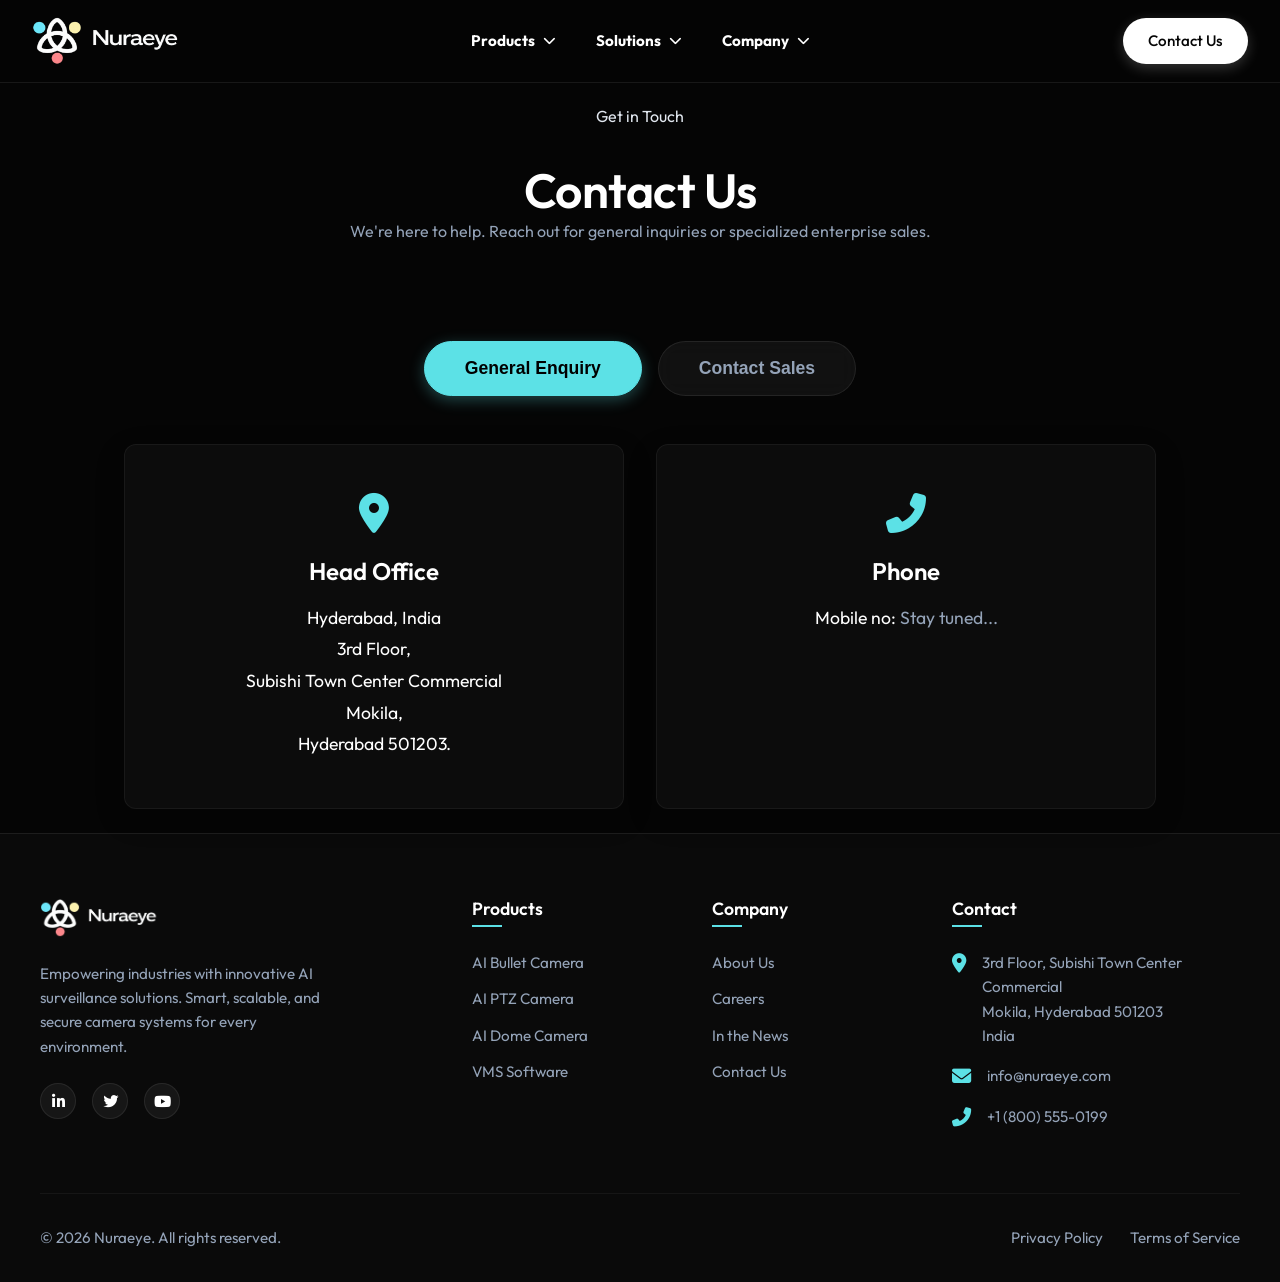
==== contact.html @ 7b8b9d1c "Add files via upload" ====
<!DOCTYPE html>
<html lang="en">

<head>
    <meta charset="UTF-8">
    <meta name="viewport" content="width=device-width, initial-scale=1.0">
    <title>Contact Us | NuraEye Systems</title>

    <!-- Google Fonts: Outfit -->
    <link rel="preconnect" href="https://fonts.googleapis.com">
    <link rel="preconnect" href="https://fonts.gstatic.com" crossorigin>
    <link href="https://fonts.googleapis.com/css2?family=Outfit:wght@300;400;500;600;700&display=swap" rel="stylesheet">

    <!-- Font Awesome for mobile menu icon & other icons -->
    <link rel="stylesheet" href="https://cdnjs.cloudflare.com/ajax/libs/font-awesome/6.4.0/css/all.min.css">

    <!-- Custom CSS -->
    <link rel="stylesheet" href="index.css">
</head>

<body class="contact-page">

    <!-- Header Section -->
    <header class="navbar" id="navbar">
        <div class="navbar-container">

            <!-- Left: Logo -->
            <a href="index.html" class="logo">
                <img src="image.png" alt="Nuraeye Logo" class="logo-img">
            </a>

            <!-- Middle: Navigation Links -->
            <nav class="nav-links" id="nav-links">
                <div class="nav-item dropdown">
                    <span class="dropdown-trigger">Products <i class="fas fa-chevron-down"></i></span>
                    <div class="dropdown-menu">
                        <a href="products/ai-bullet-camera.html" class="dropdown-item">AI Bullet Camera</a>
                        <a href="products/ai-ptz-camera.html" class="dropdown-item">AI PTZ Camera</a>
                        <a href="products/ai-dome-camera.html" class="dropdown-item">AI Dome Camera</a>
                        <div class="dropdown-divider"></div>
                        <div class="dropdown-header">Software</div>
                        <a href="products/vms-software.html" class="dropdown-item">VMS Software</a>
                    </div>
                </div>
                <div class="nav-item dropdown">
                    <span class="dropdown-trigger">Solutions <i class="fas fa-chevron-down"></i></span>
                    <div class="dropdown-menu">
                        <div class="dropdown-item dropdown-submenu">
                            <span class="submenu-trigger">Industry Based <i class="fas fa-chevron-right"></i></span>
                            <div class="submenu-menu">
                                <a href="index.html#solutions" class="dropdown-item">Gated Communities / Residential
                                    Societies</a>
                                <a href="index.html#solutions" class="dropdown-item">Education</a>
                                <a href="index.html#solutions" class="dropdown-item">Banking</a>
                                <a href="index.html#solutions" class="dropdown-item">Healthcare</a>
                                <a href="index.html#solutions" class="dropdown-item">Smart & Safe City </a>
                                <a href="index.html#solutions" class="dropdown-item">Retail </a>
                                <a href="index.html#solutions" class="dropdown-item">Manufacturing Warehouse </a>
                                <a href="index.html#solutions" class="dropdown-item">Construction site</a>
                            </div>
                        </div>
                    </div>
                </div>
                <div class="nav-item dropdown">
                    <span class="dropdown-trigger">Company <i class="fas fa-chevron-down"></i></span>
                    <div class="dropdown-menu">
                        <a href="company/about.html" class="dropdown-item">About Us</a>
                        <a href="company/news.html" class="dropdown-item">In the News</a>
                        <a href="company/careers.html" class="dropdown-item">Careers</a>
                    </div>
                </div>
            </nav>

            <!-- Right: Contact Us Button & Mobile Toggle -->
            <div class="nav-actions">
                <a href="contact.html" class="btn btn-primary active">Contact Us</a>
                <button class="mobile-menu-toggle" id="mobile-menu-toggle" aria-label="Toggle Menu">
                    <i class="fas fa-bars"></i>
                </button>
            </div>

        </div>
    </header>

    <main style="padding-top: 80px;">
        <section class="section">
            <div class="container" style="max-width: 1200px;">
                <div class="section-header text-center">
                    <div class="badge" style="margin-bottom: 1rem;">Get in Touch</div>
                    <h1 class="section-title">Contact Us</h1>
                    <p style="color: var(--text-muted); margin-bottom: 3rem;">We're here to help. Reach out for general
                        inquiries or specialized enterprise sales.</p>
                </div>

                <div class="contact-tabs-container">
                    <button class="contact-tab-btn active" data-tab="tab-general">General Enquiry</button>
                    <button class="contact-tab-btn" data-tab="tab-sales">Contact Sales</button>
                </div>

                <!-- Tab 1: General Enquiry -->
                <div id="tab-general" class="contact-tab-content active">
                    <div style="display: flex; flex-wrap: wrap; justify-content: center; gap: 2rem;">
                        <!-- Address Block -->
                        <div
                            style="flex: 1; min-width: 300px; max-width: 500px; background: rgba(255, 255, 255, 0.03); border: 1px solid rgba(255, 255, 255, 0.05); padding: 3rem; border-radius: 12px; text-align: center; box-shadow: 0 10px 30px rgba(0, 0, 0, 0.2);">
                            <i class="fas fa-map-marker-alt"
                                style="font-size: 2.5rem; color: var(--logo-blue); margin-bottom: 1.5rem;"></i>
                            <h3 style="margin-bottom: 1rem; font-size: 1.5rem;">Head Office</h3>
                            <p style="color: var(--text-pure); line-height: 1.8; font-size: 1.1rem;">
                                Hyderabad, India<br>
                                3rd Floor,<br>
                                Subishi Town Center Commercial<br>
                                Mokila,<br>
                                Hyderabad 501203.
                            </p>
                        </div>

                        <!-- Contact Block -->
                        <div
                            style="flex: 1; min-width: 300px; max-width: 500px; background: rgba(255, 255, 255, 0.03); border: 1px solid rgba(255, 255, 255, 0.05); padding: 3rem; border-radius: 12px; text-align: center; box-shadow: 0 10px 30px rgba(0, 0, 0, 0.2);">
                            <i class="fas fa-phone-alt"
                                style="font-size: 2.5rem; color: var(--logo-blue); margin-bottom: 1.5rem;"></i>
                            <h3 style="margin-bottom: 1rem; font-size: 1.5rem;">Phone</h3>
                            <p style="color: var(--text-pure); line-height: 1.8; font-size: 1.1rem;">
                                Mobile no: <span style="color: var(--text-muted);">Stay tuned...</span>
                            </p>
                        </div>
                    </div>
                </div>

                <!-- Tab 2: Contact Sales Form -->
                <div id="tab-sales" class="contact-tab-content">
                    <div class="glass-panel"
                        style="padding: 3rem; border-radius: 12px; box-shadow: 0 10px 30px rgba(0, 0, 0, 0.3); max-width: 800px; margin: 0 auto; text-align: left;">
                        <h2
                            style="font-size: 2rem; color: var(--text-pure); margin-bottom: 0.5rem; text-align: center;">
                            Contact Sales</h2>
                        <p style="color: var(--text-muted); margin-bottom: 2.5rem; text-align: center;">Fill out the
                            form below and our sales team will respond promptly.</p>

                        <form id="sales-form">
                            <!-- User Type -->
                            <div class="form-group">
                                <label class="form-label">User Type *</label>
                                <div class="radio-group">
                                    <label class="radio-label">
                                        <input type="radio" name="user_type" value="business" checked> Business
                                    </label>
                                    <label class="radio-label">
                                        <input type="radio" name="user_type" value="personal"> Personal
                                    </label>
                                </div>
                            </div>

                            <h3 class="form-section-title">What can we help you with?</h3>

                            <div class="form-group">
                                <label class="form-label" for="camera_count">Number of cameras needed <span
                                        style="color: red;">*</span></label>
                                <select class="form-control" id="camera_count" name="camera_count" required>
                                    <option value="" disabled selected>Please Select...</option>
                                    <option value="1-10">1 - 10</option>
                                    <option value="11-50">11 - 50</option>
                                    <option value="51-200">51 - 200</option>
                                    <option value="200+">200+</option>
                                </select>
                            </div>

                            <div class="form-group">
                                <label class="form-label" for="message">Message <span
                                        style="color: red;">*</span></label>
                                <textarea class="form-control" id="message" name="message"
                                    placeholder="Please describe your requirements..." maxlength="200"
                                    required></textarea>
                                <div style="text-align: right; font-size: 0.8rem; color: var(--text-muted); margin-top: 0.25rem;"
                                    id="message-counter">0/200</div>
                            </div>

                            <h3 class="form-section-title">How can we reach you?</h3>

                            <div class="form-row form-row-mb">
                                <div class="form-group">
                                    <label class="form-label" for="first_name">First Name <span
                                            style="color: red;">*</span></label>
                                    <input type="text" class="form-control" id="first_name" name="first_name" required>
                                </div>
                                <div class="form-group">
                                    <label class="form-label" for="last_name">Last Name <span
                                            style="color: red;">*</span></label>
                                    <input type="text" class="form-control" id="last_name" name="last_name" required>
                                </div>
                            </div>

                            <div class="form-row form-row-mb">
                                <div class="form-group">
                                    <label class="form-label" for="email">Email <span
                                            style="color: red;">*</span></label>
                                    <input type="email" class="form-control" id="email" name="email" required>
                                </div>
                                <div class="form-group">
                                    <label class="form-label" for="phone">Phone <span
                                            style="color: red;">*</span></label>
                                    <div style="display: flex;">
                                        <select class="form-control"
                                            style="width: 80px; border-top-right-radius: 0; border-bottom-right-radius: 0; border-right: none;">
                                            <option value="+91">+91</option>
                                            <option value="+1">+1</option>
                                            <option value="+44">+44</option>
                                        </select>
                                        <input type="tel" class="form-control" id="phone" name="phone"
                                            style="border-top-left-radius: 0; border-bottom-left-radius: 0;" required>
                                    </div>
                                </div>
                            </div>

                            <div id="company-details-section">
                                <h3 class="form-section-title">Company Details</h3>

                                <div class="form-group">
                                    <label class="form-label" for="company_name">Company Name <span
                                            style="color: red;">*</span></label>
                                    <input type="text" class="form-control" id="company_name" name="company_name"
                                        required>
                                </div>

                                <div class="form-row form-row-mb">
                                    <div class="form-group">
                                        <label class="form-label" for="business_role">Business Type/Role</label>
                                        <select class="form-control" id="business_role" name="business_role">
                                            <option value="" disabled selected>Please Select...</option>
                                            <option value="distributor">Distributor</option>
                                            <option value="installer">Installer / System Integrator</option>
                                            <option value="consultant">Consultant</option>
                                            <option value="enduser">End User</option>
                                            <option value="other">Other</option>
                                        </select>
                                    </div>
                                    <div class="form-group">
                                        <label class="form-label" for="industry">Industry</label>
                                        <select class="form-control" id="industry" name="industry">
                                            <option value="" disabled selected>Please select your industry.</option>
                                            <option value="retail">Retail</option>
                                            <option value="commercial">Commercial Real Estate</option>
                                            <option value="education">Education</option>
                                            <option value="healthcare">Healthcare</option>
                                            <option value="other">Other</option>
                                        </select>
                                    </div>
                                </div>

                                <div class="form-group">
                                    <label class="form-label" for="job_title">Job Title</label>
                                    <input type="text" class="form-control" id="job_title" name="job_title">
                                </div>
                            </div>

                            <div class="form-row form-row-mb">
                                <div class="form-group">
                                    <label class="form-label" for="country">Country/Region</label>
                                    <select class="form-control" id="country" name="country">
                                        <option value="India" selected>India</option>
                                        <option value="USA">United States</option>
                                        <option value="UK">United Kingdom</option>
                                    </select>
                                </div>
                                <div class="form-group">
                                    <label class="form-label" for="state">Province/State</label>
                                    <input type="text" class="form-control" id="state" name="state"
                                        placeholder="e.g. Telangana">
                                </div>
                            </div>

                            <div class="form-row form-row-mb">
                                <div class="form-group">
                                    <label class="form-label" for="city">City</label>
                                    <input type="text" class="form-control" id="city" name="city">
                                </div>
                                <div class="form-group">
                                    <label class="form-label" for="postcode">Postcode</label>
                                    <input type="text" class="form-control" id="postcode" name="postcode">
                                </div>
                            </div>

                            <div style="margin-top: 3rem;">
                                <label class="checkbox-label">
                                    <input type="checkbox" name="subscribe">
                                    <span>Yes, I would like to subscribe to newsletters and be informed of new products,
                                        services and surveys from NuraEye. I understand that I can unsubscribe at any
                                        time.</span>
                                </label>

                                <label class="checkbox-label">
                                    <input type="checkbox" name="privacy" required>
                                    <span>By submitting this form, I confirm that I have read and agreed to the <a
                                            href="#"
                                            style="color: var(--logo-blue); text-decoration: underline;">privacy
                                            policy</a>. <span style="color: red;">*</span></span>
                                </label>
                            </div>

                            <div style="margin-top: 2rem; text-align: center;">
                                <button type="submit" class="btn btn-primary btn-lg"
                                    style="width: 100%; max-width: 250px;">Submit</button>
                            </div>

                        </form>
                    </div>
                </div>
            </div>
        </section>
    </main>

    <!-- Footer Section -->
    <footer class="footer">
        <div class="container">
            <div class="footer-top">

                <!-- 1. Brand -->
                <div class="footer-brand">
                    <a href="#" class="footer-logo">
                        <img src="image.png" alt="Nuraeye Logo">
                    </a>
                    <p class="footer-description">
                        Empowering industries with innovative AI surveillance solutions. Smart, scalable, and secure
                        camera systems for every environment.
                    </p>
                    <div class="footer-socials">
                        <a href="#" class="footer-social-link"><i class="fab fa-linkedin-in"></i></a>
                        <a href="#" class="footer-social-link"><i class="fab fa-twitter"></i></a>
                        <a href="#" class="footer-social-link"><i class="fab fa-youtube"></i></a>
                    </div>
                </div>

                <!-- 2. Products -->
                <div>
                    <h4 class="footer-title">Products</h4>
                    <ul class="footer-links">
                        <li><a href="products/ai-bullet-camera.html">AI Bullet Camera</a></li>
                        <li><a href="products/ai-ptz-camera.html">AI PTZ Camera</a></li>
                        <li><a href="products/ai-dome-camera.html">AI Dome Camera</a></li>
                        <li><a href="products/vms-software.html">VMS Software</a></li>
                    </ul>
                </div>

                <!-- 3. Company -->
                <div>
                    <h4 class="footer-title">Company</h4>
                    <ul class="footer-links">
                        <li><a href="company/about.html">About Us</a></li>
                        <li><a href="company/careers.html">Careers</a></li>
                        <li><a href="company/news.html">In the News</a></li>
                        <li><a href="contact.html">Contact Us</a></li>
                    </ul>
                </div>

                <!-- 4. Contact -->
                <div>
                    <h4 class="footer-title">Contact</h4>
                    <div class="footer-contact-item">
                        <i class="fas fa-map-marker-alt"></i>
                        <span>3rd Floor, Subishi Town Center Commercial<br>Mokila, Hyderabad 501203<br>India</span>
                    </div>
                    <div class="footer-contact-item">
                        <i class="fas fa-envelope"></i>
                        <span>info@nuraeye.com</span>
                    </div>
                    <div class="footer-contact-item">
                        <i class="fas fa-phone-alt"></i>
                        <span>+1 (800) 555-0199</span>
                    </div>
                </div>

            </div>

            <!-- Footer Bottom -->
            <div class="footer-bottom">
                <div class="footer-copyright">
                    &copy; 2026 Nuraeye. All rights reserved.
                </div>
                <div class="footer-legal">
                    <a href="#">Privacy Policy</a>
                    <a href="#">Terms of Service</a>
                </div>
            </div>
        </div>
    </footer>


    <!-- Custom JS -->
    <script src="script.js"></script>
</body>

</html>
---- index.css ----
/* --- Base & Variables --- */
:root {
    --bg-color: #050505;
    --surface-color: #111111;
    --surface-light: #1a1a1a;
    --text-pure: #ffffff;
    --text-main: #e2e8f0;
    --text-muted: #94a3b8;

    --primary: #3b82f6;
    --primary-hover: #2563eb;

    /* Logo colors from image */
    --logo-blue: #5CE1E6;
    --logo-yellow: #FFDE59;
    --logo-pink: #FF66C4;

    --nav-bg: rgba(5, 5, 5, 0.7);
    --nav-border: rgba(255, 255, 255, 0.08);

    --transition-fast: 0.2s ease;
    --transition-smooth: 0.3s cubic-bezier(0.4, 0, 0.2, 1);

    --border-radius: 12px;
    --border-radius-pill: 9999px;
}

* {
    margin: 0;
    padding: 0;
    box-sizing: border-box;
    scroll-behavior: smooth;
}

body {
    font-family: 'Outfit', -apple-system, BlinkMacSystemFont, "Segoe UI", Roboto, Helvetica, Arial, sans-serif;
    background-color: var(--bg-color);
    color: var(--text-main);
    line-height: 1.6;
    min-height: 100vh;
    overflow-x: hidden;
}

a {
    text-decoration: none;
    color: inherit;
}

/* --- Typography --- */
h1,
h2,
h3,
h4 {
    color: var(--text-pure);
    font-weight: 600;
    line-height: 1.2;
}

/* --- Buttons --- */
.btn {
    display: inline-flex;
    align-items: center;
    justify-content: center;
    padding: 0.6rem 1.5rem;
    border-radius: var(--border-radius-pill);
    font-weight: 500;
    font-size: 0.95rem;
    transition: var(--transition-smooth);
    cursor: pointer;
    border: 1px solid transparent;
}

.btn-primary {
    background: var(--text-pure);
    color: var(--bg-color);
    box-shadow: 0 4px 14px rgba(255, 255, 255, 0.2);
}

.btn-primary:hover {
    transform: translateY(-2px);
    box-shadow: 0 6px 20px rgba(255, 255, 255, 0.3);
    background: #f1f5f9;
}

.btn-secondary {
    background: rgba(255, 255, 255, 0.05);
    color: var(--text-pure);
    border: 1px solid var(--nav-border);
    backdrop-filter: blur(10px);
}

.btn-secondary:hover {
    background: rgba(255, 255, 255, 0.1);
    transform: translateY(-2px);
}

.btn-lg {
    padding: 0.8rem 2rem;
    font-size: 1.05rem;
}

/* --- Navbar (Header Layout) --- */
.navbar {
    position: fixed;
    top: 0;
    left: 0;
    width: 100%;
    z-index: 1000;
    background: var(--nav-bg);
    backdrop-filter: blur(16px);
    -webkit-backdrop-filter: blur(16px);
    border-bottom: 1px solid var(--nav-border);
    transition: var(--transition-smooth);
}

.navbar.scrolled {
    padding: 0.25rem 0;
    background: rgba(5, 5, 5, 0.85);
    box-shadow: 0 4px 30px rgba(0, 0, 0, 0.5);
}

.navbar-container {
    display: flex;
    justify-content: space-between;
    align-items: center;
    max-width: 1400px;
    margin: 0 auto;
    padding: 1rem 2rem;
    position: relative;
    /* Crucial for absolute centering of middle elements */
}

/* 1. Left: Logo */
.logo {
    display: flex;
    align-items: center;
    z-index: 10;
}

.logo-img {
    height: 50px;
    /* Adjust this value if the logo is too big/small */
    width: auto;
    object-fit: contain;
}

/* 2. Middle: Navigation Links */
.nav-links {
    /* Absolute positioning to rigidly center the links regardless of left/right item widths */
    position: absolute;
    left: 50%;
    transform: translateX(-50%);
    display: flex;
    gap: 2.5rem;
    align-items: center;
}

.nav-item {
    font-size: 0.95rem;
    font-weight: bold;
    color: white;
    transition: var(--transition-fast);
    position: relative;
}

.nav-item::after {
    content: '';
    position: absolute;
    bottom: -4px;
    left: 0;
    width: 0%;
    height: 2px;
    background: var(--text-pure);
    transition: var(--transition-smooth);
    border-radius: 2px;
}

.nav-item:hover,
.nav-item.active {
    color: var(--text-pure);
}

.nav-item:hover::after,
.nav-item.active::after {
    width: 100%;
}

/* 3. Dropdown Menu (Company) */
.dropdown {
    position: relative;
    cursor: pointer;
}

.dropdown-trigger {
    display: inline-flex;
    align-items: center;
    gap: 0.5rem;
    font-size: 0.95rem;
    font-weight: bold;
    color: white;
    transition: var(--transition-fast);
    padding: 0.5rem 0;
    /* Increase hit area to prevent dropdown closing when moving mouse */
}

.dropdown-trigger i {
    font-size: 0.8rem;
    transition: transform 0.3s ease;
}

.dropdown:hover .dropdown-trigger {
    color: var(--text-pure);
}

.dropdown:hover .dropdown-trigger i {
    transform: rotate(180deg);
}

.dropdown-menu {
    position: absolute;
    top: 100%;
    left: 50%;
    transform: translateX(-50%) translateY(10px);
    background: rgba(15, 15, 15, 0.95);
    backdrop-filter: blur(20px);
    -webkit-backdrop-filter: blur(20px);
    border: 1px solid var(--nav-border);
    border-radius: 8px;
    min-width: 160px;
    padding: 0.5rem;
    opacity: 0;
    visibility: hidden;
    transition: all 0.3s cubic-bezier(0.4, 0, 0.2, 1);
    box-shadow: 0 10px 30px rgba(0, 0, 0, 0.5);
    z-index: 100;
}

/* Invisible bridge so the mouse doesn't lose hover when moving from trigger to menu */
.dropdown-menu::before {
    content: '';
    position: absolute;
    top: -15px;
    /* Cover the gap created by translateY(10px) on the menu */
    left: 0;
    width: 100%;
    height: 15px;
}

.dropdown:hover .dropdown-menu {
    opacity: 1;
    visibility: visible;
    transform: translateX(-50%) translateY(0);
}

.dropdown-item {
    display: block;
    padding: 0.75rem 1rem;
    color: var(--text-main);
    font-size: 0.9rem;
    border-radius: 4px;
    transition: var(--transition-fast);
    white-space: nowrap;
}

.dropdown-item:hover {
    background: rgba(255, 255, 255, 0.05);
    color: var(--text-pure);
    padding-left: 1.25rem;
    /* Slight indent effect */
}

.dropdown-divider {
    height: 1px;
    background: var(--nav-border);
    margin: 0.8rem 0;
}

.dropdown-header {
    padding: 0.5rem 1rem;
    font-size: 0.85rem;
    font-weight: 600;
    color: var(--text-muted);
    text-align: center;
    text-transform: uppercase;
    letter-spacing: 1px;
}

/* 3.1 Submenu (Industry Based) */
.dropdown-submenu {
    position: relative;
    cursor: pointer;
}

.submenu-trigger {
    display: flex;
    justify-content: space-between;
    align-items: center;
    width: 100%;
}

.submenu-menu {
    position: absolute;
    top: -0.5rem;
    left: 100%;
    margin-left: 0.5rem;
    background: rgba(15, 15, 15, 0.95);
    backdrop-filter: blur(20px);
    -webkit-backdrop-filter: blur(20px);
    border: 1px solid var(--nav-border);
    border-radius: 8px;
    min-width: 250px;
    padding: 0.5rem;
    opacity: 0;
    visibility: hidden;
    transition: all 0.3s cubic-bezier(0.4, 0, 0.2, 1);
    box-shadow: 0 10px 30px rgba(0, 0, 0, 0.5);
    z-index: 100;
}

.submenu-menu::before {
    content: '';
    position: absolute;
    top: 0;
    left: -15px;
    width: 15px;
    height: 100%;
}

.dropdown-submenu:hover .submenu-menu {
    opacity: 1;
    visibility: visible;
}

/* 4. Right: Contact Us & Mobile */
.nav-actions {
    display: flex;
    align-items: center;
    gap: 1rem;
    z-index: 10;
}

.mobile-menu-toggle {
    display: none;
    background: transparent;
    border: none;
    color: var(--text-pure);
    font-size: 1.5rem;
    cursor: pointer;
    padding: 0.5rem;
    transition: var(--transition-fast);
}

.mobile-menu-toggle:hover {
    opacity: 0.8;
}


/* --- Hero Section --- */
.hero {
    position: relative;
    height: calc(100vh - 80px);
    /* Adjust height to account for header */
    width: 100vw;
    margin-top: 80px;
    /* Push below the fixed header (approx 80px tall) */
    display: flex;
    align-items: center;
    justify-content: center;
    padding: 0;
    overflow: hidden;
}

.hero-content {
    position: relative;
    z-index: 2;
    width: 100%;
    height: 100%;
}

/* Hero Media (Full Video) */
.hero-media-full {
    width: 100%;
    height: 100%;
    position: absolute;
    top: 0;
    left: 0;
}

.hero-media-full::before {
    content: '';
    position: absolute;
    top: 50%;
    left: 50%;
    transform: translate(-50%, -50%);
    width: 120%;
    height: 120%;
    background: radial-gradient(circle, rgba(92, 225, 230, 0.05) 0%, transparent 70%);
    z-index: 10;
    pointer-events: none;
}

.video-container-full {
    position: absolute;
    top: 0;
    left: 0;
    width: 100%;
    height: 100%;
    overflow: hidden;
    background: #000;
}

.hero-video-full {
    width: 100%;
    height: 100%;
    display: block;
    object-fit: cover;
    background: #000;
}

/* Ambient Glow Effects */
.glow {
    position: absolute;
    border-radius: 50%;
    filter: blur(100px);
    opacity: 0.15;
    z-index: 1;
    pointer-events: none;
}

.glow-1 {
    width: 600px;
    height: 600px;
    background: var(--logo-blue);
    top: -10%;
    left: -10%;
}

.glow-2 {
    width: 500px;
    height: 500px;
    background: var(--logo-pink);
    bottom: -10%;
    right: -10%;
}


/* --- Footer Section --- */
.footer {
    background: #0a0a0a;
    border-top: 1px solid var(--nav-border);
    padding: 4rem 2rem 2rem;
    color: var(--text-muted);
    font-size: 0.95rem;
}

.footer-top {
    display: grid;
    grid-template-columns: 2fr 1fr 1fr 1.5fr;
    gap: 3rem;
    margin-bottom: 3rem;
}

/* Brand Section */
.footer-brand .footer-logo {
    display: flex;
    align-items: center;
    margin-bottom: 1.5rem;
}

.footer-logo img {
    height: 40px;
    width: auto;
}

.footer-description {
    line-height: 1.6;
    margin-bottom: 1.5rem;
    max-width: 300px;
}

.footer-socials {
    display: flex;
    gap: 1rem;
}

.footer-social-link {
    display: inline-flex;
    align-items: center;
    justify-content: center;
    width: 36px;
    height: 36px;
    border-radius: 50%;
    background: rgba(255, 255, 255, 0.05);
    color: var(--text-pure);
    border: 1px solid var(--nav-border);
    transition: var(--transition-smooth);
}

.footer-social-link:hover {
    background: var(--logo-blue);
    color: #000;
    border-color: var(--logo-blue);
    transform: translateY(-3px);
}

/* Footer Links & Navigation */
.footer-title {
    color: var(--text-pure);
    font-size: 1.1rem;
    font-weight: 600;
    margin-bottom: 1.5rem;
    position: relative;
    padding-bottom: 0.5rem;
}

.footer-title::after {
    content: '';
    position: absolute;
    left: 0;
    bottom: 0;
    width: 30px;
    height: 2px;
    background: var(--logo-blue);
}

.footer-links {
    list-style: none;
    padding: 0;
    margin: 0;
}

.footer-links li {
    margin-bottom: 0.75rem;
}

.footer-links a {
    color: var(--text-muted);
    transition: var(--transition-fast);
    display: inline-flex;
    align-items: center;
    gap: 0.5rem;
}

.footer-links a:hover {
    color: var(--logo-blue);
    padding-left: 5px;
    /* Subtle hover effect */
}

/* Contact Info */
.footer-contact-item {
    display: flex;
    align-items: flex-start;
    gap: 1rem;
    margin-bottom: 1rem;
}

.footer-contact-item i {
    color: var(--logo-blue);
    font-size: 1.2rem;
    margin-top: 0.2rem;
}

/* Footer Bottom */
.footer-bottom {
    display: flex;
    justify-content: space-between;
    align-items: center;
    padding-top: 2rem;
    border-top: 1px solid rgba(255, 255, 255, 0.05);
    flex-wrap: wrap;
    gap: 1rem;
}

.footer-legal a {
    color: var(--text-muted);
    transition: var(--transition-fast);
    margin-left: 1.5rem;
}

.footer-legal a:hover {
    color: var(--text-pure);
}

/* Responsive Footer */
@media (max-width: 992px) {
    .footer-top {
        grid-template-columns: 1fr 1fr;
    }
}

@media (max-width: 576px) {
    .footer-top {
        grid-template-columns: 1fr;
    }

    .footer-bottom {
        flex-direction: column;
        text-align: center;
    }

    .footer-legal a {
        margin: 0 0.5rem;
    }

    .footer-legal {
        margin-top: 1rem;
    }
}


/* --- Reusable Global Classes --- */
.section {
    padding: 1.5rem 2rem;
    position: relative;
    z-index: 5;
}

.container {
    max-width: 1200px;
    margin: 0 auto;
}

.section-header {
    margin-bottom: 3rem;
}

.text-center {
    text-align: center;
    display: flex;
    flex-direction: column;
    align-items: center;
}

.section-title {
    font-size: clamp(2rem, 4vw, 3rem);
    margin-top: 1rem;
    letter-spacing: -0.5px;
}

.glass-panel {
    background: rgba(25px, 25px, 25px, 0.4);
    backdrop-filter: blur(12px);
    -webkit-backdrop-filter: blur(12px);
    border: 1px solid var(--nav-border);
    border-radius: var(--border-radius);
    padding: 2.5rem;
    transition: var(--transition-smooth);
}

.glass-panel:hover {
    border-color: rgba(255, 255, 255, 0.15);
    transform: translateY(-5px);
    box-shadow: 0 10px 30px rgba(0, 0, 0, 0.5);
}

/* --- VMS Software Hero --- */
.vms-hero {
    position: relative;
    width: 100%;
    min-height: 100vh;
    display: flex;
    flex-direction: column;
    justify-content: center;
    align-items: center;
    background-image: url('scene.jpg');
    /* We'll use a placeholder or local image here */
    background-size: cover;
    background-position: center;
    background-attachment: fixed;
    text-align: center;
    padding: 2rem;
}

.vms-hero::before {
    content: '';
    position: absolute;
    top: 0;
    left: 0;
    right: 0;
    bottom: 0;
    /* Richer, darker gradient to improve text readability and add depth */
    background: linear-gradient(135deg, rgba(8, 12, 20, 0.7) 0%, rgba(15, 20, 30, 0.5) 50%, rgba(8, 12, 20, 0.85) 100%);
    backdrop-filter: blur(2px);
    -webkit-backdrop-filter: blur(2px);
    z-index: 1;
}

.vms-hero-content {
    position: relative;
    z-index: 2;
    max-width: 1000px;
    margin: 5rem auto 0 auto;
    /* Added top margin to push content down */
}

.vms-title {
    font-size: clamp(3rem, 5vw, 4.5rem);
    font-weight: 700;
    margin-bottom: 0.5rem;
    color: #ffffff;
}

.vms-subtitle {
    font-size: 1.2rem;
    color: rgba(255, 255, 255, 0.8);
    margin-bottom: 2rem;
}

.vms-description {
    font-size: 1.15rem;
    line-height: 1.6;
    color: rgba(255, 255, 255, 0.9);
    margin-bottom: 3rem;
    max-width: 800px;
    margin-left: auto;
    margin-right: auto;
}

.vms-features-inline {
    display: flex;
    justify-content: center;
    gap: 1.5rem;
    flex-wrap: wrap;
    margin-bottom: 3rem;
}

.vms-feature-pill {
    display: flex;
    align-items: center;
    gap: 0.5rem;
    background: rgba(30, 30, 30, 0.5);
    backdrop-filter: blur(8px);
    -webkit-backdrop-filter: blur(8px);
    border: 1px solid rgba(255, 255, 255, 0.1);
    padding: 0.75rem 1.5rem;
    border-radius: 50px;
    font-size: 0.95rem;
    font-weight: 500;
    color: #fff;
    transition: var(--transition-smooth);
}

.vms-feature-pill:hover {
    background: rgba(50, 50, 50, 0.6);
    border-color: rgba(255, 255, 255, 0.2);
    transform: translateY(-2px);
}

.vms-feature-icon {
    font-size: 1.2rem;
}


/* --- Features Grid --- */
.features-grid {
    display: grid;
    grid-template-columns: repeat(4, 1fr);
    gap: 1.5rem;
    padding: 2rem 0;
}

.feature-item,
.features-grid>div:not(.feature-item) {
    background: rgba(25, 25, 25, 0.4);
    backdrop-filter: blur(8px);
    border: 1px solid var(--nav-border);
    border-radius: var(--border-radius);
    padding: 1.5rem;
    display: flex;
    flex-direction: column;
    align-items: center;
    text-align: center;
    transition: var(--transition-smooth);
    gap: 1rem;
}

.feature-item:hover,
.features-grid>div:not(.feature-item):hover {
    border-color: var(--logo-blue);
    transform: translateY(-5px);
    background: rgba(30, 30, 30, 0.6);
}

.feature-item span.material-icons-outlined,
.features-grid>div:not(.feature-item) span.material-icons-outlined {
    font-size: 42px;
    color: var(--logo-blue);
    margin-bottom: 0.5rem;
    transition: transform 0.3s ease;
}

.feature-item:hover span.material-icons-outlined,
.features-grid>div:not(.feature-item):hover span.material-icons-outlined {
    transform: scale(1.1);
}

.feature-item p,
.features-grid>div:not(.feature-item) p {
    font-size: 0.95rem;
    font-weight: 500;
    color: var(--text-pure);
    margin: 0;
    line-height: 1.4;
}

@media (max-width: 992px) {
    .features-grid {
        grid-template-columns: repeat(3, 1fr);
    }
}

@media (max-width: 768px) {
    .features-grid {
        grid-template-columns: repeat(2, 1fr);
    }
}


@media (max-width: 480px) {
    .features-grid {
        grid-template-columns: 1fr;
    }
}

/* --- VMS Info Box & Read More Layout --- */
.info-box {
    display: flex;
    flex-wrap: wrap;
    align-items: center;
    gap: 2.5rem;
    background: rgba(25, 25, 25, 0.4);
    backdrop-filter: blur(8px);
    -webkit-backdrop-filter: blur(8px);
    border: 1px solid var(--nav-border);
    border-radius: var(--border-radius);
    padding: 2.5rem;
    margin-bottom: 0.5rem;
    transition: var(--transition-smooth);
}

.info-box:hover {
    border-color: rgba(255, 255, 255, 0.15);
    transform: translateY(-5px);
    box-shadow: 0 10px 30px rgba(0, 0, 0, 0.5);
}

/* Alternate row direction for every even info-box */
.section:nth-of-type(even) .info-box {
    flex-direction: row-reverse;
}

.info-image {
    flex: 1;
    min-width: 300px;
    border-radius: var(--border-radius);
    overflow: hidden;
    display: flex;
    justify-content: center;
}

.info-image img {
    max-width: 100%;
    height: auto;
    object-fit: cover;
    border-radius: var(--border-radius);
    transition: transform 0.3s ease;
}

.info-box:hover .info-image img {
    transform: scale(1.03);
}

.info-text {
    flex: 1;
    min-width: 300px;
}

.info-text h2 {
    font-size: 2rem;
    margin-bottom: 1rem;
    background: linear-gradient(90deg, var(--logo-blue), var(--logo-pink));
    background-clip: text;
    -webkit-background-clip: text;
    -webkit-text-fill-color: transparent;
}

.info-text p {
    font-size: 1.1rem;
    line-height: 1.6;
    color: var(--text-muted);
    margin-bottom: 1.5rem;
}

/* Read More Expanding Content */
.read-more-content {
    max-height: 0;
    overflow: hidden;
    transition: max-height 0.5s ease-out, opacity 0.5s ease-out, margin-top 0.3s;
    opacity: 0;
}

.read-more-content.show {
    max-height: 1500px;
    /* Large enough to hold the expanded content */
    opacity: 1;
    margin-top: 1rem;
    margin-bottom: 1rem;
}

.read-more-content h4 {
    color: #fff;
    margin-top: 1.5rem;
    margin-bottom: 0.5rem;
    font-size: 1.1rem;
}

.read-more-content ul {
    list-style-type: none;
    padding-left: 0;
    margin-bottom: 1rem;
}

.read-more-content ul li {
    position: relative;
    padding-left: 1.5rem;
    margin-bottom: 0.5rem;
    color: var(--text-muted);
}

.read-more-content ul li::before {
    content: "•";
    color: var(--logo-blue);
    position: absolute;
    left: 0;
    font-size: 1.2rem;
    line-height: 1;
}

/* VMS Section Read More Button matching the general site aesthetic */
.info-text .read-more-btn {
    display: inline-block;
    background: transparent;
    color: var(--logo-blue);
    border: 1px solid var(--logo-blue);
    font-size: 0.95rem;
    font-weight: 500;
    padding: 0.6rem 1.5rem;
    border-radius: 50px;
    cursor: pointer;
    transition: var(--transition-smooth);
    margin-top: 1rem;
}

.info-text .read-more-btn:hover {
    background: var(--logo-blue);
    color: #000;
    box-shadow: 0 0 15px rgba(92, 225, 230, 0.4);
}

@media (max-width: 768px) {
    .section:nth-of-type(even) .info-box {
        flex-direction: column;
    }

    .info-box {
        padding: 2rem;
        gap: 2rem;
    }
}

/* --- About Us Section --- */
.about-section {
    background: linear-gradient(to bottom, var(--bg-color), #0a0a0a);
}

.about-grid {
    display: flex;
    flex-direction: column;
    gap: 2rem;
}

/* Main Intro */
.about-main-card {
    background: linear-gradient(145deg, rgba(30, 30, 30, 0.6), rgba(15, 15, 15, 0.8));
    border-top: 2px solid var(--logo-blue);
}

.about-lead {
    font-size: 1.25rem;
    font-weight: 500;
    color: var(--text-pure);
    margin-bottom: 1.5rem;
    line-height: 1.5;
}

.about-text {
    color: var(--text-muted);
}

/* Mission & Vision */
.mission-vision-grid {
    display: grid;
    grid-template-columns: 1fr 1fr;
    gap: 2rem;
}

.mv-card {
    display: flex;
    flex-direction: column;
    gap: 1rem;
    height: 100%;
}

.mv-icon {
    width: 60px;
    height: 60px;
    border-radius: 50%;
    background: rgba(255, 222, 89, 0.1);
    /* logo yellow tint */
    color: var(--logo-yellow);
    display: flex;
    align-items: center;
    justify-content: center;
    font-size: 1.5rem;
    margin-bottom: 0.5rem;
}

.mv-card:nth-child(2) .mv-icon {
    background: rgba(92, 225, 230, 0.1);
    /* logo blue tint */
    color: var(--logo-blue);
}

.mv-card h3 {
    font-size: 1.5rem;
}

.mv-card p {
    color: var(--text-muted);
}

/* Why Nuraeye */
.highlight-border {
    position: relative;
    overflow: hidden;
}

.highlight-border::before {
    content: '';
    position: absolute;
    top: 0;
    left: 0;
    width: 100%;
    height: 2px;
    background: linear-gradient(90deg, var(--logo-blue), var(--logo-pink), var(--logo-yellow));
}

.why-nuraeye {
    display: flex;
    align-items: center;
    justify-content: space-between;
    gap: 3rem;
    background: rgba(255, 102, 196, 0.03);
    /* subtle pink bg */
}

.why-content h3 {
    font-size: 1.8rem;
    margin-bottom: 1rem;
    color: var(--logo-pink);
}

.why-content p {
    color: var(--text-muted);
}

.why-graphic {
    font-size: 8rem;
    color: rgba(255, 102, 196, 0.1);
}

/* News & Careers */
.news-careers-grid {
    display: flex;
    flex-direction: column;
    gap: 2rem;
}

.news-section {
    display: flex;
    flex-direction: column;
    gap: 1.5rem;
}

.search-container {
    display: flex;
    align-items: center;
    background: rgba(0, 0, 0, 0.3);
    border: 1px solid var(--nav-border);
    border-radius: var(--border-radius-pill);
    padding: 0.25rem 0.25rem 0.25rem 1rem;
    transition: var(--transition-smooth);
}

.search-container:focus-within {
    border-color: var(--logo-blue);
    box-shadow: 0 0 0 2px rgba(92, 225, 230, 0.2);
}

.search-icon {
    color: var(--text-muted);
    margin-right: 0.5rem;
}

.search-input {
    flex: 1;
    background: transparent;
    border: none;
    color: var(--text-pure);
    font-family: inherit;
    font-size: 1rem;
    outline: none;
    padding: 0.5rem 0;
}

.search-input::placeholder {
    color: var(--text-muted);
}

.search-btn {
    padding: 0.5rem 1.2rem;
}

.careers-header {
    margin-bottom: 2rem;
}

.careers-subtitle {
    color: var(--logo-blue);
    font-weight: 500;
    margin-top: 0.5rem;
}

.careers-section h4 {
    font-size: 1.1rem;
    color: var(--text-muted);
    margin-bottom: 1rem;
    text-transform: uppercase;
    letter-spacing: 1px;
}

.jobs-list {
    list-style: none;
    display: flex;
    flex-direction: column;
    gap: 0.75rem;
}

.job-item {
    display: flex;
    justify-content: space-between;
    align-items: center;
    padding: 1rem 1.5rem;
    background: rgba(255, 255, 255, 0.02);
    border: 1px solid rgba(255, 255, 255, 0.05);
    border-radius: 8px;
    transition: var(--transition-fast);
}

.job-item:hover {
    background: rgba(255, 255, 255, 0.05);
    border-color: rgba(255, 255, 255, 0.1);
    transform: translateX(5px);
}

.job-role {
    font-weight: 500;
    color: var(--text-pure);
}

.job-openings {
    background: transparent;
    border-color: rgba(255, 255, 255, 0.1);
    color: var(--text-muted);
}

/* --- Contact Tabs --- */
.contact-tabs-container {
    display: flex;
    justify-content: center;
    gap: 1rem;
    margin-bottom: 3rem;
}

.contact-tab-btn {
    padding: 1rem 2.5rem;
    font-size: 1.1rem;
    font-weight: 600;
    border-radius: var(--border-radius-pill);
    background: rgba(255, 255, 255, 0.05);
    border: 1px solid var(--nav-border);
    color: var(--text-muted);
    cursor: pointer;
    transition: var(--transition-smooth);
    backdrop-filter: blur(10px);
}

.contact-tab-btn:hover {
    background: rgba(255, 255, 255, 0.1);
    color: var(--text-pure);
}

.contact-tab-btn.active {
    background: var(--logo-blue);
    color: #000;
    border-color: var(--logo-blue);
    box-shadow: 0 4px 15px rgba(92, 225, 230, 0.3);
}

.contact-tab-content {
    display: none;
    animation: fadeIn 0.4s ease-in-out;
}

.contact-tab-content.active {
    display: block;
}

@keyframes fadeIn {
    from {
        opacity: 0;
        transform: translateY(10px);
    }

    to {
        opacity: 1;
        transform: translateY(0);
    }
}

/* --- Forms & Contact --- */
.contact-split-grid {
    display: grid;
    grid-template-columns: 1fr 1.5fr;
    gap: 4rem;
    align-items: start;
    text-align: left;
}

.form-group {
    margin-bottom: 1.5rem;
    text-align: left;
}

.form-label {
    display: block;
    font-size: 0.9rem;
    color: var(--text-muted);
    margin-bottom: 0.5rem;
}

.form-control {
    width: 100%;
    background: rgba(0, 0, 0, 0.3);
    border: 1px solid rgba(255, 255, 255, 0.1);
    color: var(--text-pure);
    padding: 0.8rem 1rem;
    border-radius: 8px;
    font-family: inherit;
    font-size: 1rem;
    transition: var(--transition-fast);
}

.form-control:focus {
    outline: none;
    border-color: var(--logo-blue);
    box-shadow: 0 0 0 2px rgba(92, 225, 230, 0.2);
    background: rgba(0, 0, 0, 0.5);
}

textarea.form-control {
    resize: vertical;
    min-height: 120px;
}

.form-row {
    display: flex;
    gap: 1rem;
}

.form-row .form-group {
    flex: 1;
    margin-bottom: 0;
}

.form-row-mb {
    margin-bottom: 1.5rem;
}

.radio-group {
    display: flex;
    gap: 2rem;
}

.radio-label {
    display: flex;
    align-items: center;
    gap: 0.5rem;
    color: var(--text-pure);
    cursor: pointer;
    font-weight: 500;
}

/* --- Forms & Contact --- */
.contact-split-grid {
    display: grid;
    grid-template-columns: 1fr 1.5fr;
    gap: 4rem;
    align-items: start;
    text-align: left;
}

.checkbox-label {
    display: flex;
    align-items: flex-start;
    gap: 0.8rem;
    color: var(--text-muted);
    font-size: 0.85rem;
    line-height: 1.5;
    cursor: pointer;
    text-align: left;
    margin-bottom: 1rem;
}

.checkbox-label input {
    margin-top: 0.25rem;
}

.form-section-title {
    font-size: 1.25rem;
    color: var(--text-pure);
    margin: 2.5rem 0 1.5rem;
    padding-bottom: 0.5rem;
    border-bottom: 1px solid rgba(255, 255, 255, 0.1);
}

/* --- Media Queries (Responsiveness) --- */
@media (max-width: 992px) {
    .mission-vision-grid {
        grid-template-columns: 1fr;
    }

    .news-careers-grid {
        grid-template-columns: 1fr;
    }

    .contact-split-grid {
        grid-template-columns: 1fr;
        gap: 2rem;
    }

    .why-nuraeye {
        flex-direction: column;
        text-align: center;
    }

    .why-graphic {
        display: none;
        /* Hide graphic on smaller screens to save space */
    }
}

@media (max-width: 768px) {
    .nav-links {
        position: fixed;
        top: 0;
        left: 0;
        width: 100%;
        height: 100vh;
        background: var(--bg-color);
        flex-direction: column;
        justify-content: center;
        align-items: center;
        gap: 2rem;
        transform: translateY(-100%);
        opacity: 0;
        transition: transform 0.4s ease-in-out, opacity 0.4s ease-in-out;
        z-index: -1;
    }

    .nav-links.active {
        transform: translateY(0);
        opacity: 1;
    }

    .nav-item {
        font-size: 1.5rem;
    }

    .mobile-menu-toggle {
        display: block;
        /* Show hamburger icon */
    }

    /* Hide the contact button on smaller screens inside the header, or adjust */
    .nav-actions .btn-primary {
        display: none;
    }

    /* We can optionally append a contact button into the mobile menu in JS or HTML */
    .nav-links {
        padding-top: 4rem;
    }

    .job-item {
        flex-direction: column;
        align-items: flex-start;
        gap: 0.5rem;
    }
}
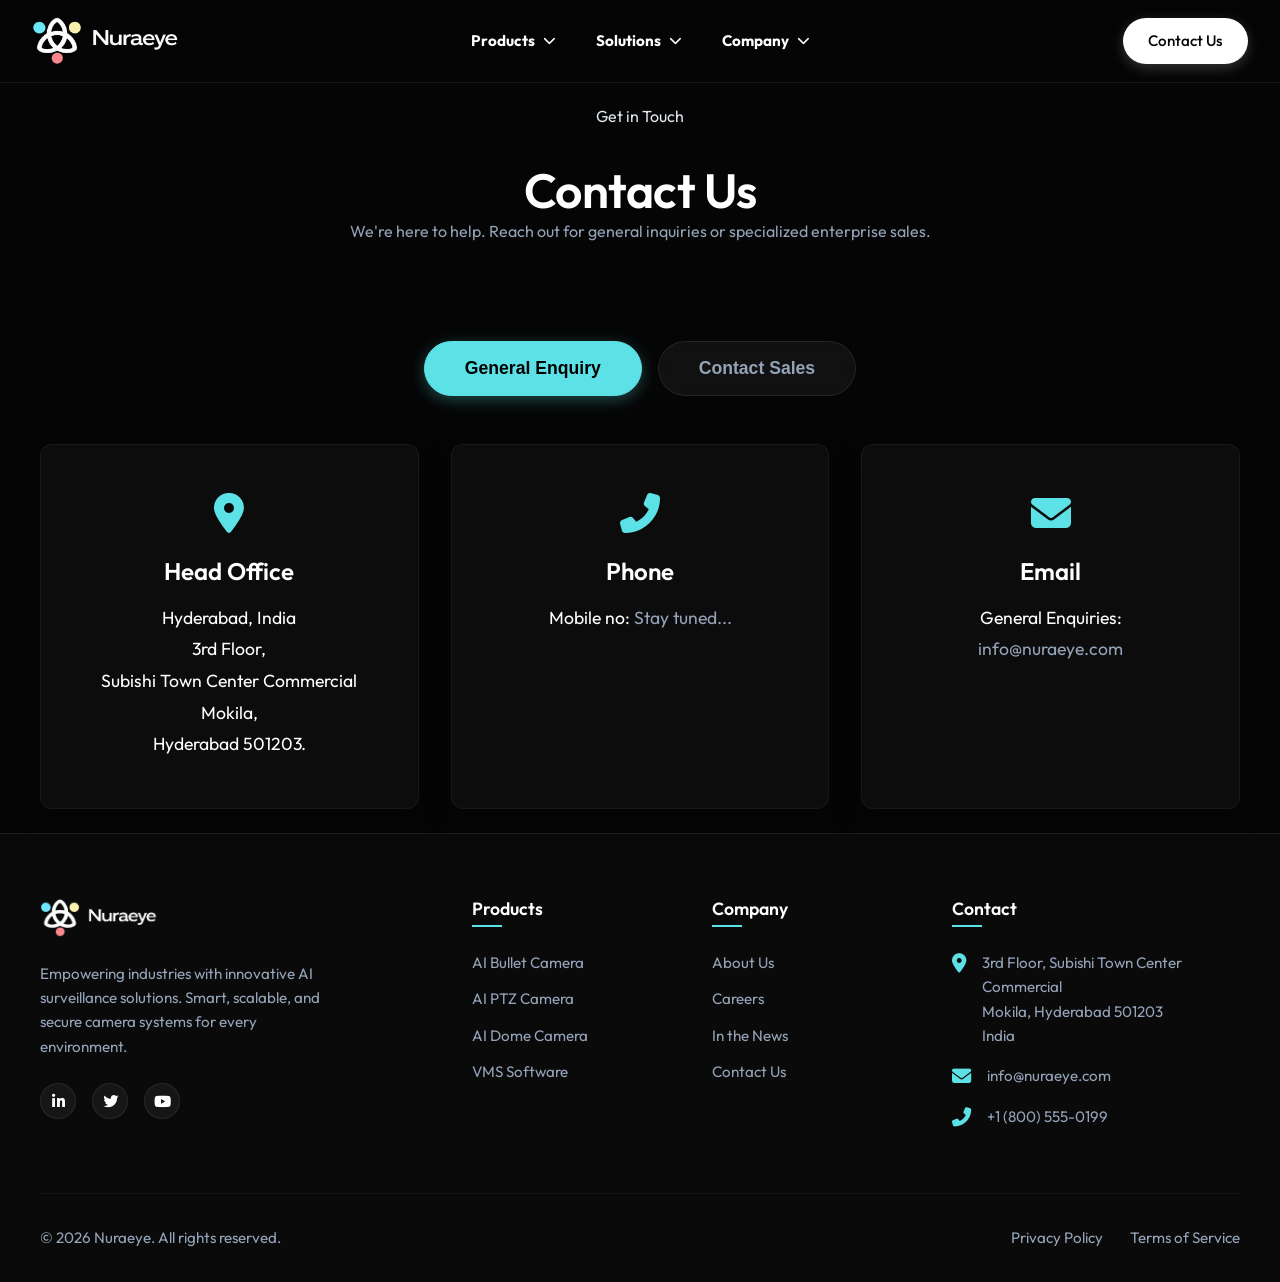
==== commit c07abdad: "Update contact.html" ====
--- a/contact.html
+++ b/contact.html
@@ -123,6 +123,16 @@
                             <h3 style="margin-bottom: 1rem; font-size: 1.5rem;">Phone</h3>
                             <p style="color: var(--text-pure); line-height: 1.8; font-size: 1.1rem;">
                                 Mobile no: <span style="color: var(--text-muted);">Stay tuned...</span>
+                            </p>
+                        </div>
+                        <!-- Email Block -->
+                        <div
+                            style="flex: 1; min-width: 300px; max-width: 500px; background: rgba(255, 255, 255, 0.03); border: 1px solid rgba(255, 255, 255, 0.05); padding: 3rem; border-radius: 12px; text-align: center; box-shadow: 0 10px 30px rgba(0, 0, 0, 0.2);">
+                            <i class="fas fa-envelope"
+                                style="font-size: 2.5rem; color: var(--logo-blue); margin-bottom: 1.5rem;"></i>
+                            <h3 style="margin-bottom: 1rem; font-size: 1.5rem;">Email</h3>
+                            <p style="color: var(--text-pure); line-height: 1.8; font-size: 1.1rem;">
+                                General Enquiries: <span style="color: var(--text-muted);">info@nuraeye.com</span>
                             </p>
                         </div>
                     </div>
@@ -390,4 +400,4 @@
     <script src="script.js"></script>
 </body>
 
-</html>+</html>
